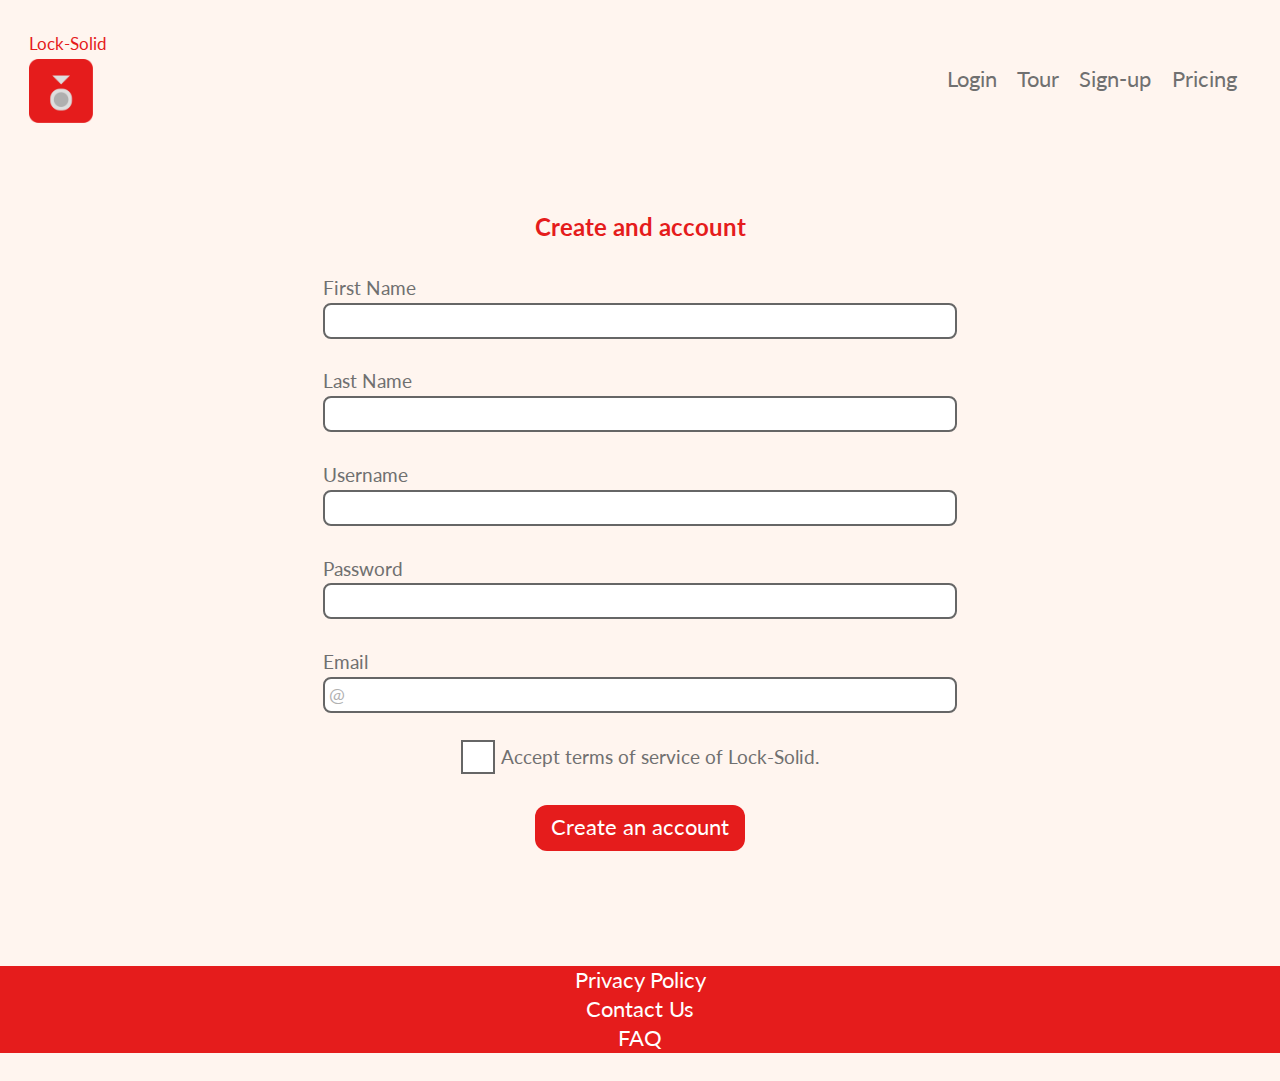
==== login.html @ 63e85a25 "Add skip links and id" ====
<!DOCTYPE html>
<html lang="en-ca">
<head>
  <meta charset="utf-8">
  <title>Lock Solid Sign-up</title>
  <link href="css/modules.css" rel="stylesheet">
  <link href="css/grid.css" rel="stylesheet">
  <link href="css/type.css" rel="stylesheet">
  <link href="css/main.css" rel="stylesheet">
  <meta name="viewport" content="width=device-width,initial-scale=1">
  <link href="https://fonts.googleapis.com/css?family=Lato" rel="stylesheet">
</head>

<body>
  <header class="masthead island push-2" role="banner">
    <div class="grid grid-bottom">
      <div class="unit xs-1 s-1-3">
        <span class="brand-name milli">Lock-Solid</span>
        <a href="index.html">
          <img class="header-logo unit-content-center" src="images/lock-solid-logo-2.png" alt=""></a>
      </div>
      <nav class="nav unit xs-1-2 s-2-3" role="navigation">
        <ul class="list-group-inline mega">
          <li class="list-group-item push-r-1-2">
            <a class="nav-link" href="login.html">Login</a>
          </li>
          <li class="list-group-item push-r-1-2">
            <a class="nav-link" href="tour.html">Tour</a>
          </li>
          <li class="list-group-item push-r-1-2">
            <a class="nav-link" href="sign-up.html">Sign-up</a>
          </li>
          <li class="list-group-item push-r-1-2">
            <a class="nav-link" href="pricing.html">Pricing</a>
          </li>
        </ul>
      </nav>
    </div>
  </header>
  <main>
    <div class=" grid sign-form">
      <div class="unit text-center form-title s-1">
        <span class="brand-name bold giga">Create and account</span>
      </div>
      <section class="unit gutter-double push-2 sign-up s-1">
        <div class="max-length island">
          <form class="push-0" method="POST" action="https://formspree.io/me@me.com">
            <div class="push">
              <label for="firstname">First Name</label>
              <input id="firstname" name="firstname" required>
            </div>
            <div class="push">
              <label for="lastname">Last Name</label>
              <input id="lastname" name="lastname" required>
            </div>
            <div class="push">
              <label for="username">Username</label>
              <input id="username" name="username" required>
            </div>
            <div class="push">
              <label for="password">Password</label>
              <input id="password" name="password" required>
            </div>
            <div class="push">
              <label for="email">Email</label>
              <input id="email" type="email" placeholder="@" name="email" required>
            </div>
            <div class="checkbox unit-content-center">
              <input type="checkbox" id="acceptterms" name="terms" value="terms">
              <label for="acceptterms">Accept terms of service of Lock-Solid.</label>
            </div>
            <div class="island unit-content-center">
              <button class="btn mega" type="submit">Create an account</button>
            </div>
          </form>
        </div>
      </section>
    </div>
  </main>
  <footer>
    <div class="faq">
      <ul class="mega text-center">
        <li>Privacy Policy</li>
        <li>Contact Us</li>
        <li>FAQ</li>
      </ul>
    </div>
  </footer>
</body>
</html>
---- css/modules.css ----
/*
 * Modulifier || Code released under the UNLICENSE
 * Code under other copyrights & licenses listed below.
 * https://modulifier.web-dev.tools/#responsive;images;list-group;embed;media-object;icons;hidden;positioning;nice-lists;forms;buttons;accessibility;print
 */

@-moz-viewport { width: device-width; scale: 1; }
@-ms-viewport { width: device-width; scale: 1; }
@-o-viewport { width: device-width; scale: 1; }
@-webkit-viewport { width: device-width; scale: 1; }
@viewport { width: device-width; scale: 1; }

html {
  box-sizing: border-box;
  -moz-text-size-adjust: 100%;
  -ms-text-size-adjust: 100%;
  -webkit-text-size-adjust: 100%;
  text-size-adjust: 100%;
}

*, *::before, *::after {
  box-sizing: inherit;
}

body {
  margin: 0;
}

article,
aside,
details,
figcaption,
figure,
footer,
header,
main,
menu,
nav,
section,
summary {
  display: block;
}

audio,
canvas,
progress,
video {
  display: inline-block;
  vertical-align: baseline;
}

template {
  display: none;
}

details {
  cursor: pointer;
}

audio:not([controls]) {
  display: none;
  height: 0;
}

a,
area,
button,
input,
label,
select,
textarea,
[tabindex] {
  -ms-touch-action: manipulation;
  touch-action: manipulation;
}

img {
  border: 0;
}

.img-flex,
.img-flex img {
  display: block;
  width: 100%;
}

svg {
  fill: currentColor;
}

svg:not(:root) {
  overflow: hidden;
}

svg.img-flex {
  width: 100%;
  height: 100%;
}

.image-replacement, .ir {
  overflow: hidden;
  direction: ltr;
  text-align: left;
  text-indent: 100%;
  white-space: nowrap;
}

.list-group, .list-group-inline, .list-group--inline {
  padding-left: 0;
  list-style-type: none;
}

.list-group > dd {
  margin-left: 0;
}

.list-group-inline::before,
.list-group-inline::after,
.list-group--inline::before,
.list-group--inline::after {
  content: "";
  display: table;
}

.list-group-inline::after,
.list-group--inline::after {
  clear: both;
}

.list-group-inline > li,
.list-group--inline > li {
  display: inline-block;
}

.list-group-inline > dt,
.list-group--inline > dt {
  clear: left;
  float: left;
  width: 11em;
}

.list-group-inline > dd,
.list-group--inline > dd {
  float: left;
  min-width: 12em;
}

.embed {
  margin-left: 0;
  margin-right: 0;
  overflow: hidden;
  position: relative;
  width: 100%;
}

.embed-1by1, .embed--1by1 {
  padding-top: 100%; /* Square */
}

.embed-4by3, .embed--4by3 {
  padding-top: 75%; /* Traditional TV/computer screens */
}

.embed-iso216, .embed--iso216 {
  padding-top: 70.92%; /* A-standard paper sizes */
}

.embed-3by2, .embed--3by2 {
  padding-top: 66.6%; /* Classic 35 mm film & most digital photos, landscape */
}

.embed-2by3, .embed--2by3 {
  padding-top: 150%; /* Classic 35 mm film & most digital photos, portrait */
}

.embed-golden, .embed--golden {
  padding-top: 61.8%; /* The Golden Ratio */
}

.embed-16by9, .embed--16by9 {
  padding-top: 56.25%; /* HD TV */
}

.embed-185by100, .embed--185by100 {
  padding-top: 54.05%; /* Common widescreen cinema */
}

.embed-24by10, .embed--24by10 {
  padding-top: 41.667%; /* Widescreen cinema: 2.4:1 */
}

.embed-3by1, .embed--3by1 {
  padding-top: 33.3333%; /* Panorama photos */
}

.embed-4by1, .embed--4by1 {
  padding-top: 25%; /* Polyvision */
}

.embed-5by1, .embed--5by1 {
  padding-top: 20%; /* Really wide... */
}

.embed-item, .embed__item {
  min-height: 100%;
  left: 0;
  position: absolute;
  top: 0;
  width: 100%;
}

.media {
  overflow: hidden;
}

.media-img, .media__img {
  float: left;
}

.media-img-reversed, .media__img--reversed {
  float: right;
}

.media-img-stacked, .media__img--stacked {
  float: none;
}

.media-body, .media__body {
  overflow: hidden;
  min-width: 12em; /* Slightly less than 200px, responsiveness built in */
}

.icon {
  display: inline-block;
  position: relative;
  background: transparent none no-repeat center center;
  background-size: contain;
  vertical-align: middle;
}

.i-16, .i--16 {
  height: 16px;
  width: 16px;
}

.i-18, .i--18 {
  height: 18px;
  width: 18px;
}

.i-20, .i--20 {
  height: 20px;
  width: 20px;
}

.i-24, .i--24 {
  height: 24px;
  width: 24px;
}

.i-32, .i--32 {
  height: 32px;
  width: 32px;
}

.i-48, .i--48 {
  height: 48px;
  width: 48px;
}

.i-64, .i--64 {
  height: 64px;
  width: 64px;
}

.i-96, .i--96 {
  height: 96px;
  width: 96px;
}

.i-128, .i--128 {
  height: 128px;
  width: 128px;
}

.i-192, .i--192 {
  height: 192px;
  width: 192px;
}

.i-256, .i--256 {
  height: 256px;
  width: 256px;
}

.icon img,
.icon svg {
  left: 0;
  height: 100%;
  position: absolute;
  top: 0;
  width: 100%;
  fill: currentColor;
}

.icon-label {
  vertical-align: middle;
}

.icon-link,
.icon-link:focus,
.icon-link:hover {
  text-decoration: none;
}

[hidden], .hidden {
  /* stylelint-disable declaration-no-important */
  display: none !important;
  visibility: hidden !important;
  /* stylelint-enable */
}

.visually-hidden {
  height: 1px;
  margin: -1px;
  overflow: hidden;
  padding: 0;
  position: absolute;
  width: 1px;
  border: 0;
  clip: rect(0 0 0 0);
  clip-path: inset(50%);
}

.visually-hidden.focusable:active, .visually-hidden.focusable:focus {
  height: auto;
  margin: 0;
  overflow: visible;
  position: static;
  width: auto;
  clip: auto;
  clip-path: none;
}

.invisible {
  visibility: hidden;
}

.chop,
.crop {
  overflow: hidden;
}

.truncate {
  max-width: 100%;
  overflow: hidden;
  width: 100%;
  text-overflow: ellipsis;
  white-space: nowrap;
}

.scrollable {
  max-width: 100%;
  overflow-x: auto;
  overflow-y: hidden;
  -webkit-overflow-scrolling: touch;
}

.clearfix::after {
  content: " ";
  display: block;
  clear: both;
}

.left {
  float: left;
}

.right {
  float: right;
}

.center-text,
.center-flow {
  text-align: center;
}

.center-block {
  margin-left: auto;
  margin-right: auto;
}

.no-auto-margins,
.not-centered {
  /* stylelint-disable declaration-no-important */
  margin-left: 0 !important;
  margin-right: 0 !important;
  /* stylelint-enable */
}

.center-content,
.center-content-vertical,
.center-contents,
.center-contents-vertical {
  display: -webkit-flex;
  display: -ms-flexbox;
  display: flex;
  -webkit-justify-content: center;
  -ms-flex-pack: center;
  justify-content: center;
  -webkit-align-items: center;
  -ms-flex-align: center;
  align-items: center;
  -webkit-align-content: center;
  -ms-flex-line-pack: center;
  align-content: center;
  -webkit-flex-direction: column wrap;
  -ms-flex-direction: column wrap;
  flex-flow: column wrap;
}

.center-content-start,
.center-content-vertical-start,
.center-contents-start,
.center-contents-vertical-start {
  display: -webkit-flex;
  display: -ms-flexbox;
  display: flex;
  -webkit-justify-content: center;
  -ms-flex-pack: center;
  justify-content: center;
  -webkit-flex-direction: column wrap;
  -ms-flex-direction: column wrap;
  flex-flow: column wrap;
}

.center-content-horizontal,
.center-contents-horizontal {
  display: -webkit-flex;
  display: -ms-flexbox;
  display: flex;
  -webkit-justify-content: center;
  -ms-flex-pack: center;
  justify-content: center;
  -webkit-align-items: center;
  -ms-flex-align: center;
  align-items: center;
  -webkit-align-content: center;
  -ms-flex-line-pack: center;
  align-content: center;
  -webkit-flex-direction: row wrap;
  -ms-flex-direction: row wrap;
  flex-flow: row wrap;
}

.inline {
  display: inline;
}

.block {
  display: block;
}

.inline-block, .ib {
  display: inline-block;
}

.valign-top {
  vertical-align: top;
}

.valign-bottom {
  vertical-align: bottom;
}

.valign-middle {
  vertical-align: middle;
}

.fixed {
  position: fixed;
}

.relative {
  position: relative;
}

[class*="pin-"],
.absolute {
  position: absolute;
}

.static {
  position: static;
}

.zindex-1 {
  z-index: 1;
}

.zindex-2 {
  z-index: 2;
}

.zindex-3 {
  z-index: 3;
}

.zindex-1000 {
  z-index: 1000;
}

.pin-top-left,
.pin-left-top,
.pin-tl,
.pin-lt {
  top: 0;
  left: 0;
}

.pin-top-right,
.pin-right-top,
.pin-tr,
.pin-rt {
  top: 0;
  right: 0;
}

.pin-bottom-left,
.pin-left-bottom,
.pin-bl,
.pin-lb {
  bottom: 0;
  left: 0;
}

.pin-bottom-right,
.pin-right-bottom,
.pin-br,
.pin-rb {
  bottom: 0;
  right: 0;
}

.pin-top-center,
.pin-center-top,
.pin-tc,
.pin-ct {
  left: 50%;
  top: 0;
  transform: translateX(-50%);
}

.pin-bottom-center,
.pin-center-bottom,
.pin-bc,
.pin-cb {
  bottom: 0;
  left: 50%;
  transform: translateX(-50%);
}

.pin-center-left,
.pin-left-center,
.pin-cl,
.pin-lc {
  left: 0;
  top: 50%;
  transform: translateY(-50%);
}

.pin-center-right,
.pin-right-center,
.pin-cr,
.pin-rc {
  right: 0;
  top: 50%;
  transform: translateY(-50%);
}

.pin-center, .pin-c {
  left: 50%;
  top: 50%;
  transform: translate(-50%, -50%);
}

.width-quarter, .w-1-4 {
  width: 25%;
}

.width-half, .w-1-2 {
  width: 50%;
}

.width-full, .w-1 {
  width: 100%;
}

.height-quarter, .h-1-4 {
  height: 25%;
}

.height-half, .h-1-2 {
  height: 50%;
}

.height-full, .h-1 {
  height: 100%;
}

.height-win-quarter, .h-w-1-4 {
  height: 25vh;
  max-height: 46em;
}

.height-win-half, .h-w-1-2 {
  height: 50vh;
  max-height: 46em;
}

.height-win-full, .h-w-1 {
  height: 100vh;
  max-height: 46em;
}

ul {
  list-style-type: none;
}

ul > li::before {
  content: "·";
  float: left;
  margin-left: -1.6em;
  width: 1.3em;
  text-align: right;
}

ol {
  counter-reset: ol-simple-numbers;
  list-style-type: none;
}

ol > li::before {
  float: left;
  margin-left: -1.6em;
  width: 1.3em;
  counter-increment: ol-simple-numbers;
  content: counter(ol-simple-numbers);
  text-align: right;
}

.list-group > li::before,
.list-group-inline > li::before,
.list-group--inline > li::before {
  content: none;
}

/* stylelint-disable no-descending-specificity */

/*
 * (c) Nicolas Gallagher and Jonathan Neal of Normalize.css || MIT License
 *     https://necolas.github.io/normalize.css/
 */

button,
input,
optgroup,
select,
textarea {
  color: inherit;
  font: inherit;
  margin: 0;
}

button,
input {
  overflow: visible;
}

button,
select {
  text-transform: none;
}

button,
html [type="button"],
[type="reset"],
[type="submit"] {
  -webkit-appearance: button;
  cursor: pointer;
}

button[disabled],
html input[disabled] {
  cursor: default;
}

button::-moz-focus-inner,
input::-moz-focus-inner {
  border: 0;
  padding: 0;
}

[type="checkbox"],
[type="radio"] {
  opacity: 0;
  position: absolute;
  height: 1px;
  width: 1px;
}

[type="number"]::-webkit-inner-spin-button,
[type="number"]::-webkit-outer-spin-button {
  height: auto;
}

[type="search"]::-webkit-search-cancel-button,
[type="search"]::-webkit-search-decoration {
  -webkit-appearance: none;
}

fieldset {
  padding-left: 0;
  padding-right: 0;

  border: 0;
  border-top: 2px solid #666;
}

legend {
  color: inherit;
  display: table;
  max-width: 100%;
  padding: 0 .3em 0 0;
  white-space: normal;

  border: 0;

  font-weight: bold;
}

optgroup {
  font-weight: bold;
}

::-webkit-input-placeholder {
  color: inherit;
  opacity: .54;
}

::-webkit-file-upload-button {
  -webkit-appearance: button;
  font: inherit;
}

/* End Normalize.css code */

label,
.label-block {
  display: block;
  cursor: pointer;
}

[type="checkbox"] + label,
[type="radio"] + label,
.label-inline {
  display: inline-block;
}

input:not([type]),
[type="text"],
[type="number"],
[type="search"],
[type="url"],
[type="email"],
[type="password"],
[type="tel"],
[type="datetime-local"],
[type="month"],
[type="week"],
[type="date"],
[type="time"],
[type="range"],
select,
textarea {
  -moz-appearance: none;
  -webkit-appearance: none;
  appearance: none;
}

input,
textarea {
  display: block;
  width: 100%;

  background-color: #fff;
  border: 2px solid #666;
  border-radius: 0;
}

label {
  vertical-align: middle;
}

textarea {
  max-width: 100%;
  min-height: 4em;
  overflow: auto;
}

[type="color"] {
  display: inline-block;
  width: 2em;
}

select {
  display: block;
  width: 100%;

  background-image: url("data:image/svg+xml,%3Csvg xmlns='http://www.w3.org/2000/svg' width='256' height='256' viewBox='0 0 256 256'%3E%3Cpath fill='none' stroke='%23000' stroke-miterlimit='10' stroke-width='70' d='M36.3 82.1l91.9 91.8 91.5-91.8'/%3E%3C/svg%3E");
  background-repeat: no-repeat;
  background-position: calc(100% - .4em) center;
  background-size: 18px auto;
  background-color: #fff;
  border: 2px solid #666;
  border-radius: 0;
}

[type="checkbox"] + label::before {
  content: " ";
  display: inline-block;
  height: 1.8em;
  margin-right: .3em;
  position: relative;
  vertical-align: middle;
  top: -.1em;
  width: 1.8em;

  background-color: #fff;
  background-size: cover;
  border: 2px solid #666;

  line-height: inherit;
}

[type="checkbox"]:checked + label::before {
  background-image: url("data:image/svg+xml,%3Csvg xmlns='http://www.w3.org/2000/svg' width='256' height='256' viewBox='0 0 256 256'%3E%3Cpath fill='none' stroke='%23000' stroke-miterlimit='10' stroke-width='50' d='M49.9 130.1l50.8 50.7L206.1 75.2'/%3E%3C/svg%3E");
}

[type="checkbox"]:focus + label::before {
  outline: 3px solid #000;
  z-index: 1000;
}

[type="radio"] + label::before {
  content: " ";
  display: inline-block;
  height: 1.8em;
  margin-right: .3em;
  position: relative;
  vertical-align: middle;
  top: -.1em;
  width: 1.8em;

  background-color: #fff;
  background-size: cover;
  border: 2px solid #666;
  border-radius: 50%;

  line-height: inherit;
}

[type="radio"]:checked + label::before {
  background-image: url("data:image/svg+xml,%3Csvg xmlns='http://www.w3.org/2000/svg' width='256' height='256' viewBox='0 0 256 256'%3E%3Ccircle cx='128' cy='128' r='70.4'/%3E%3C/svg%3E");
}

[type="radio"]:focus + label::before,
[type="radio"] + label:focus::before {
  box-shadow: 0 0 0 3px #000;
  z-index: 1000;
}

[type="range"] {
  border: 0;
  background-color: #fff;
}

[type="range"]::-webkit-slider-runnable-track {
  height: 6px;

  -webkit-appearance: none;
  appearance: none;
  background-color: #ccc;
  border: 0;
  border-radius: 3px;
}

[type="range"]:active::-webkit-slider-runnable-track {
  background-color: #ccc;
}

[type="range"]::-moz-range-track {
  height: 6px;

  -moz-appearance: none;
  appearance: none;
  background-color: #ccc;
  border: 0;
  border-radius: 3px;
}

[type="range"]:active::-moz-range-track {
  background-color: #ccc;
}

[type="range"]::-ms-track {
  height: 6px;

  -ms-appearance: none;
  appearance: none;
  background-color: #ccc;
  border: 0;
  border-radius: 3px;
}

[type="range"]:active::-ms-track {
  background-color: #ccc;
}

[type="range"]::-webkit-slider-thumb {
  margin-top: -4px;
  height: 16px;
  width: 16px;

  -webkit-appearance: none;
  appearance: none;
  background-color: #000;
  border: none;
  border-radius: 50%;
}

[type="range"]:hover::-webkit-slider-thumb {
  background-color: #000;
}

[type="range"]:active::-webkit-slider-thumb {
  background-color: #000;
}

[type="range"]::-moz-range-thumb {
  margin-top: -4px;
  height: 16px;
  width: 16px;

  -webkit-appearance: none;
  appearance: none;
  background-color: #000;
  border: none;
  border-radius: 50%;
}

[type="range"]:hover::-moz-range-thumb {
  background-color: #000;
}

[type="range"]:active::-moz-range-thumb {
  background-color: #000;
}

[type="range"]::-ms-thumb {
  margin-top: -4px;
  height: 16px;
  width: 16px;

  -webkit-appearance: none;
  appearance: none;
  background-color: #000;
  border: none;
  border-radius: 50%;
}

[type="range"]:hover::-ms-thumb {
  background-color: #000;
}

[type="range"]:active::-ms-thumb {
  background-color: #000;
}

[type="checkbox"].hide-custom-input + label::before,
[type="checkbox"] + .hide-custom-input::before,
[type="radio"].hide-custom-input + label::before,
[type="radio"] + .hide-custom-input::before {
  content: none;
  display: none;
}

/* stylelint-enable */

.link-box {
  display: block;
  text-decoration: none;
}

/* stylelint-disable no-descending-specificity */

button,
.btn {
  cursor: pointer;
  display: inline-block;
  margin: 0;
  overflow: visible;
  padding: .375em .75em .42em;
  -webkit-appearance: none;
  -moz-appearance: none;
  appearance: none;
  background-color: #333;
  border-radius: 4px;
  border: 3px solid #333;
  color: #fff;
  font: inherit;
  text-decoration: none;
  text-transform: none;
}

button::-moz-focus-inner {
  border: 0;
  padding: 0;
}

/* stylelint-enable */

button:focus,
button:hover,
.btn:focus,
.btn:hover {
  background-color: #000;
  border-color: #000;
  color: #fff;
}

button[disabled] {
  cursor: default;
}

.btn-light, .btn--light {
  background-color: #e2e2e2;
  border-color: #e2e2e2;
  color: #000;
}

.btn-light:focus,
.btn-light:hover,
.btn--light:focus,
.btn--light:hover {
  background-color: #666;
  border-color: #666;
  color: #fff;
}

.btn-ghost,
.btn--ghost {
  background-color: transparent;
  border-color: #333;
  color: #000;
}

.btn-ghost:focus,
.btn-ghost:hover,
.btn--ghost:focus,
.btn--ghost:hover {
  background-color: #e2e2e2;
  border-color: #000;
  color: #000;
}

.btn-link {
  display: inline;
  padding: 0;
  background-color: transparent;
  border-radius: 0;
  border: 0;
  color: inherit;
}

.btn-link:focus,
.btn-link:hover {
  background-color: transparent;
  color: inherit;
}

a:hover, a:active {
  outline: none;
}

a:focus,
[tabindex="0"]:focus,
details:focus,
summary:focus,
input:focus,
textarea:focus,
button:focus,
select:focus {
  outline: 3px solid #000;
  outline-offset: 0;
}

a:focus, [tabindex="0"]:focus {
  outline-offset: 3px;
}

.skip-links {
  margin: 0;
  padding: 0;
  list-style-type: none;
}

.skip-links > li::before {
  content: none; /* Remove the bullets if nice lists is selected */
}

.skip-links a,
.skip-links button {
  padding: .5em .75em;
  position: absolute;
  top: -10em;
  z-index: 10000; /* To make sure they're always on top */
  background-color: #000;
  border: 0;
  color: #fff;
  font-size: 1.125rem;
  font-weight: bold;
  text-decoration: none;
}

.skip-links a:focus,
.skip-links button:focus {
  outline-offset: 3px;
  top: 0;
}

[aria-busy="true"] {
  cursor: progress;
}

[aria-controls] {
  cursor: pointer;
}

[aria-disabled] {
  cursor: default;
}

.print-only {
  display: none;
  visibility: hidden;
}

.page-break-before {
  page-break-before: always;
}

.page-break-after {
  page-break-after: always;
}

.no-page-break-inside {
  page-break-inside: avoid;
}

@media print {

  /* stylelint-disable declaration-no-important */

  .no-print {
    display: none !important;
    visibility: hidden !important;
  }

  .print-only,
  .force-print {
    display: block !important;
    visibility: visible !important;
  }

  /* stylelint-enable */

  .visually-hidden.force-print {
    height: auto;
    margin: 0;
    overflow: visible;
    padding: 0;
    position: static;
    width: auto;
    border: 0;
    clip: initial;
    clip-path: none;
  }

  /*
   * (c) Fabien Sa || MIT License
   *     http://bafs.github.io/Gutenberg/
   */

  table,
  blockquote,
  pre,
  code,
  figure,
  li,
  hr,
  ul,
  ol,
  a,
  tr {
    page-break-inside: avoid;
  }

  h1, h2, h3, h4, h5, h6, p, a {
    orphans: 3;
    widows: 3;
  }

  h1,
  h2,
  h3,
  h4,
  h5,
  h6 {
    page-break-after: avoid;
    page-break-inside: avoid;
  }

  h1 + p,
  h2 + p,
  h3 + p,
  h4 + p,
  h5 + p,
  h6 + p {
    page-break-before: avoid;
  }

  img {
    page-break-after: auto;
    page-break-before: auto;
    page-break-inside: avoid;
  }

  /* stylelint-disable declaration-no-important */

  pre {
    white-space: pre-wrap !important;
    word-wrap: break-word;
  }

  /* stylelint-enable */

  /* End Gutenberg code */

  /*
   * (c) HTML5 Boilerplate || MIT License
   *     https://html5boilerplate.com/
   */

  /* stylelint-disable declaration-no-important */

  *, *::before, *::after, *::first-letter, *::first-line {
    background: none transparent !important;
    color: #000 !important;
    box-shadow: none !important;
    text-shadow: none !important;
  }

  /* stylelint-enable */

  a, a:visited {
    text-decoration: underline;
  }

  a[href]::after {
    content: " (" attr(href) ")";
  }

  abbr[title]::after {
    content: " (" attr(title) ")";
  }

  a[href^="#"]::after,
  a[href^="javascript:"]::after,
  a.no-print-href::after,
  a.href-no-print::after {
    content: "";
  }

  thead {
    display: table-header-group;
  }

  /* End HTML5 Boilerplate code */

}
---- css/grid.css ----
/*
  Gridifier || Code released under the UNLICENSE
  https://gridifier.web-dev.tools/#xs,4,0,0,0;s,4,25,0,0;m,4,38,1,1;l,4,60,1,1
*/

.grid {
  margin: 0;
  padding: 0;
  letter-spacing: -.31em;
  text-rendering: optimizeSpeed;
  display: -webkit-flex;
  display: -ms-flexbox;
  display: flex;
  -webkit-flex-flow: row wrap;
  -ms-flex-flow: row wrap;
  flex-flow: row wrap;
}

.grid-bottom {
  -webkit-align-items: flex-end;
  -ms-align-items: flex-end;
  align-items: flex-end;
}

.grid-middle {
  -webkit-align-items: center;
  -ms-align-items: center;
  align-items: center;
}

.grid-stretch {
  -webkit-align-items: stretch;
  -ms-align-items: stretch;
  align-items: stretch;
}

.opera-only :-o-prefocus,
.grid {
  word-spacing: -.43em;
}

.unit {
  letter-spacing: normal;
  text-rendering: auto;
  vertical-align: top;
  word-spacing: normal;
  display: inline-block;
  visibility: visible;
}

.grid-bottom .unit {
  vertical-align: bottom;
}

.grid-middle .unit {
  vertical-align: middle;
}

[class*="unit-push-"],
[class*="unit-pull-"] {
  position: relative;
}

.unit-content-distribute {
  display: -ms-flexbox;
  display: -webkit-flex;
  display: flex;
  -ms-flex-direction: column;
  -webkit-flex-direction: column;
  flex-direction: column;
  -ms-flex-pack: justify;
  -webkit-justify-content: space-between;
  justify-content: space-between;
}

.unit-content-center,
.unit-content-center-vertical {
  display: -webkit-flex;
  display: -ms-flexbox;
  display: flex;
  -webkit-justify-content: center;
  -ms-flex-pack: center;
  justify-content: center;
  -webkit-align-items: center;
  -ms-flex-align: center;
  align-items: center;
  -webkit-align-content: center;
  -ms-flex-line-pack: center;
  align-content: center;
  -webkit-flex-direction: column wrap;
  -ms-flex-direction: column wrap;
  flex-flow: column wrap;
}

.unit-content-center-horizontal {
  display: -webkit-flex;
  display: -ms-flexbox;
  display: flex;
  -webkit-justify-content: center;
  -ms-flex-pack: center;
  justify-content: center;
  -webkit-align-items: center;
  -ms-flex-align: center;
  align-items: center;
  -webkit-align-content: center;
  -ms-flex-line-pack: center;
  align-content: center;
  -webkit-flex-direction: row wrap;
  -ms-flex-direction: row wrap;
  flex-flow: row wrap;
}

.content-fill,
.content-stretch {
  -ms-flex-grow: 2;
  -webkit-flex-grow: 2;
  flex-grow: 2;
  max-width: 100%; /* @bugfix: IE 10, 11 */
}

.content-shrink {
  -ms-align-self: center;
  -webkit-align-self: center;
  align-self: center;
}

.unit-xs-hidden,
.xs-0 {
  display: none;
  visibility: hidden;
}

.unit-xs-centered {
  margin: 0 auto;
}

.unit-xs-1,
.xs-1 {
  display: block;
  visibility: visible;
  width: 100%;
}

.unit-xs-1-2,
.xs-1-2 {
  width: 50%;
}

.unit-xs-1-3,
.xs-1-3 {
  width: 33.3333%;
}

.unit-xs-2-3,
.xs-2-3 {
  width: 66.6667%;
}

.unit-xs-1-4,
.xs-1-4 {
  width: 25%;
}

.unit-xs-3-4,
.xs-3-4 {
  width: 75%;
}

.unit-xs-1-2,
.xs-1-2,
.unit-xs-1-3,
.xs-1-3,
.unit-xs-2-3,
.xs-2-3,
.unit-xs-1-4,
.xs-1-4,
.unit-xs-3-4,
.xs-3-4 {
  display: inline-block;
  visibility: visible;
}

.unit-xs-1-2[class*="-content-"],
.xs-1-2[class*="-content-"],
.unit-xs-1-3[class*="-content-"],
.xs-1-3[class*="-content-"],
.unit-xs-2-3[class*="-content-"],
.xs-2-3[class*="-content-"],
.unit-xs-1-4[class*="-content-"],
.xs-1-4[class*="-content-"],
.unit-xs-3-4[class*="-content-"],
.xs-3-4[class*="-content-"] {
  display: -webkit-flex;
  display: -ms-flexbox;
  display: flex;
}

.unit-xs-content-distribute,
.xs-content-distribute {
  display: -ms-flexbox;
  display: -webkit-flex;
  display: flex;
  -ms-flex-direction: column;
  -webkit-flex-direction: column;
  flex-direction: column;
  -ms-flex-pack: justify;
  -webkit-justify-content: space-between;
  justify-content: space-between;
}

.unit-xs-content-center,
.unit-xs-content-center-vertical {
  display: -webkit-flex;
  display: -ms-flexbox;
  display: flex;
  -webkit-justify-content: center;
  -ms-flex-pack: center;
  justify-content: center;
  -webkit-align-items: center;
  -ms-flex-align: center;
  align-items: center;
  -webkit-align-content: center;
  -ms-flex-line-pack: center;
  align-content: center;
  -webkit-flex-direction: column wrap;
  -ms-flex-direction: column wrap;
  flex-flow: column wrap;
}

.unit-xs-content-center-horizontal {
  display: -webkit-flex;
  display: -ms-flexbox;
  display: flex;
  -webkit-justify-content: center;
  -ms-flex-pack: center;
  justify-content: center;
  -webkit-align-items: center;
  -ms-flex-align: center;
  align-items: center;
  -webkit-align-content: center;
  -ms-flex-line-pack: center;
  align-content: center;
  -webkit-flex-direction: row wrap;
  -ms-flex-direction: row wrap;
  flex-flow: row wrap;
}

.xs-content-fill,
.xs-content-stretch {
  -ms-flex-grow: 2;
  -webkit-flex-grow: 2;
  flex-grow: 2;
  max-width: 100%; /* @bugfix: IE 10, 11 */
}

.xs-content-shrink {
  -ms-align-self: center;
  -webkit-align-self: center;
  align-self: center;
}

@media only screen and (min-width: 25em) {

  .unit-s-hidden,
  .s-0 {
    display: none;
    visibility: hidden;
  }

  .unit-s-centered {
    margin: 0 auto;
  }

  .unit-s-1,
  .s-1 {
    display: block;
    visibility: visible;
    width: 100%;
  }

  .unit-s-1-2,
  .s-1-2 {
    width: 50%;
  }

  .unit-s-1-3,
  .s-1-3 {
    width: 33.3333%;
  }

  .unit-s-2-3,
  .s-2-3 {
    width: 66.6667%;
  }

  .unit-s-1-4,
  .s-1-4 {
    width: 25%;
  }

  .unit-s-3-4,
  .s-3-4 {
    width: 75%;
  }

  .unit-s-1-2,
  .s-1-2,
  .unit-s-1-3,
  .s-1-3,
  .unit-s-2-3,
  .s-2-3,
  .unit-s-1-4,
  .s-1-4,
  .unit-s-3-4,
  .s-3-4 {
    display: inline-block;
    visibility: visible;
  }

  .unit-s-1-2[class*="-content-"],
  .s-1-2[class*="-content-"],
  .unit-s-1-3[class*="-content-"],
  .s-1-3[class*="-content-"],
  .unit-s-2-3[class*="-content-"],
  .s-2-3[class*="-content-"],
  .unit-s-1-4[class*="-content-"],
  .s-1-4[class*="-content-"],
  .unit-s-3-4[class*="-content-"],
  .s-3-4[class*="-content-"] {
    display: -webkit-flex;
    display: -ms-flexbox;
    display: flex;
  }

  .unit-s-content-distribute,
  .s-content-distribute {
    display: -ms-flexbox;
    display: -webkit-flex;
    display: flex;
    -ms-flex-direction: column;
    -webkit-flex-direction: column;
    flex-direction: column;
    -ms-flex-pack: justify;
    -webkit-justify-content: space-between;
    justify-content: space-between;
  }

  .unit-s-content-center,
  .unit-s-content-center-vertical {
    display: -webkit-flex;
    display: -ms-flexbox;
    display: flex;
    -webkit-justify-content: center;
    -ms-flex-pack: center;
    justify-content: center;
    -webkit-align-items: center;
    -ms-flex-align: center;
    align-items: center;
    -webkit-align-content: center;
    -ms-flex-line-pack: center;
    align-content: center;
    -webkit-flex-direction: column wrap;
    -ms-flex-direction: column wrap;
    flex-flow: column wrap;
  }

  .unit-s-content-center-horizontal {
    display: -webkit-flex;
    display: -ms-flexbox;
    display: flex;
    -webkit-justify-content: center;
    -ms-flex-pack: center;
    justify-content: center;
    -webkit-align-items: center;
    -ms-flex-align: center;
    align-items: center;
    -webkit-align-content: center;
    -ms-flex-line-pack: center;
    align-content: center;
    -webkit-flex-direction: row wrap;
    -ms-flex-direction: row wrap;
    flex-flow: row wrap;
  }

  .s-content-fill,
  .s-content-stretch {
    -ms-flex-grow: 2;
    -webkit-flex-grow: 2;
    flex-grow: 2;
    max-width: 100%; /* @bugfix: IE 10, 11 */
  }

  .s-content-shrink {
    -ms-align-self: center;
    -webkit-align-self: center;
    align-self: center;
  }

}

@media only screen and (min-width: 38em) {

  .unit-m-hidden,
  .m-0 {
    display: none;
    visibility: hidden;
  }

  .unit-m-centered {
    margin: 0 auto;
  }

  .unit-m-1,
  .m-1 {
    display: block;
    visibility: visible;
    width: 100%;
  }

  .unit-offset-m-0 {
    margin-left: 0;
  }

  .unit-push-m-0,
  .unit-pull-m-0 {
    left: 0;
  }

  .unit-m-1-2,
  .m-1-2 {
    width: 50%;
  }

  .unit-offset-m-1-2 {
    margin-left: 50%;
  }

  .unit-push-m-1-2 {
    left: 50%;
  }

  .unit-pull-m-1-2 {
    left: -50%;
  }

  .unit-m-1-3,
  .m-1-3 {
    width: 33.3333%;
  }

  .unit-offset-m-1-3 {
    margin-left: 33.3333%;
  }

  .unit-push-m-1-3 {
    left: 33.3333%;
  }

  .unit-pull-m-1-3 {
    left: -33.3333%;
  }

  .unit-m-2-3,
  .m-2-3 {
    width: 66.6667%;
  }

  .unit-offset-m-2-3 {
    margin-left: 66.6667%;
  }

  .unit-push-m-2-3 {
    left: 66.6667%;
  }

  .unit-pull-m-2-3 {
    left: -66.6667%;
  }

  .unit-m-1-4,
  .m-1-4 {
    width: 25%;
  }

  .unit-offset-m-1-4 {
    margin-left: 25%;
  }

  .unit-push-m-1-4 {
    left: 25%;
  }

  .unit-pull-m-1-4 {
    left: -25%;
  }

  .unit-m-3-4,
  .m-3-4 {
    width: 75%;
  }

  .unit-offset-m-3-4 {
    margin-left: 75%;
  }

  .unit-push-m-3-4 {
    left: 75%;
  }

  .unit-pull-m-3-4 {
    left: -75%;
  }

  .unit-m-1-2,
  .m-1-2,
  .unit-m-1-3,
  .m-1-3,
  .unit-m-2-3,
  .m-2-3,
  .unit-m-1-4,
  .m-1-4,
  .unit-m-3-4,
  .m-3-4 {
    display: inline-block;
    visibility: visible;
  }

  .unit-m-1-2[class*="-content-"],
  .m-1-2[class*="-content-"],
  .unit-m-1-3[class*="-content-"],
  .m-1-3[class*="-content-"],
  .unit-m-2-3[class*="-content-"],
  .m-2-3[class*="-content-"],
  .unit-m-1-4[class*="-content-"],
  .m-1-4[class*="-content-"],
  .unit-m-3-4[class*="-content-"],
  .m-3-4[class*="-content-"] {
    display: -webkit-flex;
    display: -ms-flexbox;
    display: flex;
  }

  .unit-m-content-distribute,
  .m-content-distribute {
    display: -ms-flexbox;
    display: -webkit-flex;
    display: flex;
    -ms-flex-direction: column;
    -webkit-flex-direction: column;
    flex-direction: column;
    -ms-flex-pack: justify;
    -webkit-justify-content: space-between;
    justify-content: space-between;
  }

  .unit-m-content-center,
  .unit-m-content-center-vertical {
    display: -webkit-flex;
    display: -ms-flexbox;
    display: flex;
    -webkit-justify-content: center;
    -ms-flex-pack: center;
    justify-content: center;
    -webkit-align-items: center;
    -ms-flex-align: center;
    align-items: center;
    -webkit-align-content: center;
    -ms-flex-line-pack: center;
    align-content: center;
    -webkit-flex-direction: column wrap;
    -ms-flex-direction: column wrap;
    flex-flow: column wrap;
  }

  .unit-m-content-center-horizontal {
    display: -webkit-flex;
    display: -ms-flexbox;
    display: flex;
    -webkit-justify-content: center;
    -ms-flex-pack: center;
    justify-content: center;
    -webkit-align-items: center;
    -ms-flex-align: center;
    align-items: center;
    -webkit-align-content: center;
    -ms-flex-line-pack: center;
    align-content: center;
    -webkit-flex-direction: row wrap;
    -ms-flex-direction: row wrap;
    flex-flow: row wrap;
  }

  .m-content-fill,
  .m-content-stretch {
    -ms-flex-grow: 2;
    -webkit-flex-grow: 2;
    flex-grow: 2;
    max-width: 100%; /* @bugfix: IE 10, 11 */
  }

  .m-content-shrink {
    -ms-align-self: center;
    -webkit-align-self: center;
    align-self: center;
  }

}

@media only screen and (min-width: 60em) {

  .unit-l-hidden,
  .l-0 {
    display: none;
    visibility: hidden;
  }

  .unit-l-centered {
    margin: 0 auto;
  }

  .unit-l-1,
  .l-1 {
    display: block;
    visibility: visible;
    width: 100%;
  }

  .unit-offset-l-0 {
    margin-left: 0;
  }

  .unit-push-l-0,
  .unit-pull-l-0 {
    left: 0;
  }

  .unit-l-1-2,
  .l-1-2 {
    width: 50%;
  }

  .unit-offset-l-1-2 {
    margin-left: 50%;
  }

  .unit-push-l-1-2 {
    left: 50%;
  }

  .unit-pull-l-1-2 {
    left: -50%;
  }

  .unit-l-1-3,
  .l-1-3 {
    width: 33.3333%;
  }

  .unit-offset-l-1-3 {
    margin-left: 33.3333%;
  }

  .unit-push-l-1-3 {
    left: 33.3333%;
  }

  .unit-pull-l-1-3 {
    left: -33.3333%;
  }

  .unit-l-2-3,
  .l-2-3 {
    width: 66.6667%;
  }

  .unit-offset-l-2-3 {
    margin-left: 66.6667%;
  }

  .unit-push-l-2-3 {
    left: 66.6667%;
  }

  .unit-pull-l-2-3 {
    left: -66.6667%;
  }

  .unit-l-1-4,
  .l-1-4 {
    width: 25%;
  }

  .unit-offset-l-1-4 {
    margin-left: 25%;
  }

  .unit-push-l-1-4 {
    left: 25%;
  }

  .unit-pull-l-1-4 {
    left: -25%;
  }

  .unit-l-3-4,
  .l-3-4 {
    width: 75%;
  }

  .unit-offset-l-3-4 {
    margin-left: 75%;
  }

  .unit-push-l-3-4 {
    left: 75%;
  }

  .unit-pull-l-3-4 {
    left: -75%;
  }

  .unit-l-1-2,
  .l-1-2,
  .unit-l-1-3,
  .l-1-3,
  .unit-l-2-3,
  .l-2-3,
  .unit-l-1-4,
  .l-1-4,
  .unit-l-3-4,
  .l-3-4 {
    display: inline-block;
    visibility: visible;
  }

  .unit-l-1-2[class*="-content-"],
  .l-1-2[class*="-content-"],
  .unit-l-1-3[class*="-content-"],
  .l-1-3[class*="-content-"],
  .unit-l-2-3[class*="-content-"],
  .l-2-3[class*="-content-"],
  .unit-l-1-4[class*="-content-"],
  .l-1-4[class*="-content-"],
  .unit-l-3-4[class*="-content-"],
  .l-3-4[class*="-content-"] {
    display: -webkit-flex;
    display: -ms-flexbox;
    display: flex;
  }

  .unit-l-content-distribute,
  .l-content-distribute {
    display: -ms-flexbox;
    display: -webkit-flex;
    display: flex;
    -ms-flex-direction: column;
    -webkit-flex-direction: column;
    flex-direction: column;
    -ms-flex-pack: justify;
    -webkit-justify-content: space-between;
    justify-content: space-between;
  }

  .unit-l-content-center,
  .unit-l-content-center-vertical {
    display: -webkit-flex;
    display: -ms-flexbox;
    display: flex;
    -webkit-justify-content: center;
    -ms-flex-pack: center;
    justify-content: center;
    -webkit-align-items: center;
    -ms-flex-align: center;
    align-items: center;
    -webkit-align-content: center;
    -ms-flex-line-pack: center;
    align-content: center;
    -webkit-flex-direction: column wrap;
    -ms-flex-direction: column wrap;
    flex-flow: column wrap;
  }

  .unit-l-content-center-horizontal {
    display: -webkit-flex;
    display: -ms-flexbox;
    display: flex;
    -webkit-justify-content: center;
    -ms-flex-pack: center;
    justify-content: center;
    -webkit-align-items: center;
    -ms-flex-align: center;
    align-items: center;
    -webkit-align-content: center;
    -ms-flex-line-pack: center;
    align-content: center;
    -webkit-flex-direction: row wrap;
    -ms-flex-direction: row wrap;
    flex-flow: row wrap;
  }

  .l-content-fill,
  .l-content-stretch {
    -ms-flex-grow: 2;
    -webkit-flex-grow: 2;
    flex-grow: 2;
    max-width: 100%; /* @bugfix: IE 10, 11 */
  }

  .l-content-shrink {
    -ms-align-self: center;
    -webkit-align-self: center;
    align-self: center;
  }

}
---- css/type.css ----
/*
  Typografier || Code released under the UNLICENSE
  https://typografier.web-dev.tools/#0,100,1.3,1.067,0;38,110,1.4,1.125,1;60,120,1.5,1.125,1;90,130,1.5,1.125,1
*/

html {
  font-size: 100%;
  line-height: 1.3;
}

a {
  background-color: transparent;
  -webkit-text-decoration-skip: objects;
}

sub,
sup {
  font-size: .75em;
  line-height: 1px;
  position: relative;
  vertical-align: baseline;
}

sup {
  top: -.5em;
}

sub {
  bottom: -.25em;
}

pre,
code,
kbd,
samp {
  font-size: 1em;
}

abbr[title] {
  border-bottom: none;
  text-decoration: underline;
  text-decoration: underline dotted;
}

b,
strong {
  font-weight: bold;
}

dfn,
caption {
  font-style: italic;
}

hr {
  border: 0;
  border-top: 2px solid #000;
  height: 0;
}

table {
  border-collapse: collapse;
  border-spacing: 0;
  width: 100%;
  table-layout: fixed;
}

caption {
  text-align: left;
}

th,
td {
  border-bottom: 1px solid #000;
  text-align: left;
  vertical-align: top;
}

thead th {
  vertical-align: bottom;

  border-bottom-width: 2px;
}

.text-left {
  text-align: left;
}

.text-right {
  text-align: right;
}

.text-center {
  text-align: center;
}

.normal {
  font-weight: normal;
  font-style: normal;
}

.not-bold {
  font-weight: normal;
}

.not-italic {
  font-style: normal;
}

.bold {
  font-weight: bold;
}

.italic {
  font-style: italic;
}

.text-upper {
  text-transform: uppercase;
}

.text-lower {
  text-transform: lowercase;
}

.wrapper {
  margin-left: auto;
  margin-right: auto;
  max-width: 52em;
  width: 100%;
}

.wrapper-no-center {
  max-width: 52em;
  width: 100%;
}

.max-length {
  margin-left: auto;
  margin-right: auto;
  max-width: 36em;
  width: 100%;
}

.max-length-no-center {
  max-width: 36em;
  width: 100%;
}

h1,
h2,
h3,
h4,
h5,
h6,
p,
ul,
ol,
dl,
dd,
figure,
blockquote,
details,
hr,
fieldset,
pre,
table,
caption {
  margin: 0 0 1.3rem;
}

.tenamega {
  font-size: 2.0408rem;
  line-height: 2.925rem;
}

.tenakilo {
  font-size: 1.9127rem;
  line-height: 2.6rem;
}

.tena {
  font-size: 1.7926rem;
  line-height: 2.6rem;
}

.nina {
  font-size: 1.68rem;
  line-height: 2.275rem;
}

.yotta {
  font-size: 1.5745rem;
  line-height: 2.275rem;
}

.zetta {
  font-size: 1.4757rem;
  line-height: 1.95rem;
}

h1,
.exa {
  font-size: 1.383rem;
  line-height: 1.95rem;
}

h2,
.peta {
  font-size: 1.2962rem;
  line-height: 1.95rem;
}

h3,
.tera {
  font-size: 1.2148rem;
  line-height: 1.625rem;
}

h4,
.giga {
  font-size: 1.1385rem;
  line-height: 1.625rem;
}

h5,
.mega {
  font-size: 1.067rem;
  line-height: 1.625rem;
}

h6,
.kilo,
input,
textarea {
  font-size: 1rem;
  line-height: 1.3rem;
}

small,
.milli {
  font-size: .9372rem;
  line-height: 1.3rem;
}

.micro {
  font-size: .8784rem;
  line-height: 1.3rem;
}

ul {
  padding-left: 1em;
}

ol {
  padding-left: 1.6em;
}

input,
option,
select {
  height: calc(1.3rem + .1625rem + .1625rem);
}

[type="color"] {
  width: calc(1.3rem + .1625rem + .1625rem);
}

[type="checkbox"],
[type="radio"] {
  display: inline-block;
  height: auto;
}

.push {
  margin-bottom: 1.3rem;
}

.push-none,
.push-0 {
  margin-bottom: 0;
}

.push-double,
.push-2 {
  margin-bottom: 2.6rem;
}

.push-half,
.push-1-2 {
  margin-bottom: .65rem;
}

.push-quarter,
.push-1-4 {
  margin-bottom: .325rem;
}

.push-eighth,
.push-1-8 {
  margin-bottom: .1625rem;
}

.push-right-eighth,
.push-r-1-8 {
  margin-right: .1625rem;
}

.push-right-quarter,
.push-r-1-4 {
  margin-right: .325rem;
}

.push-right-half,
.push-r-1-2 {
  margin-right: .65rem;
}

.push-right,
.push-r {
  margin-right: 1.3rem;
}

.pad-top,
.pad-t {
  padding-top: 1.3rem;
}

.pad-bottom,
.pad-b {
  padding-bottom: 1.3rem;
}

.pad-top-double,
.pad-t-2 {
  padding-top: 2.6rem;
}

.pad-bottom-double,
.pad-b-2 {
  padding-bottom: 2.6rem;
}

.pad-top-half,
.pad-t-1-2 {
  padding-top: .65rem;
}

.pad-bottom-half,
.pad-b-1-2 {
  padding-bottom: .65rem;
}

.pad-top-quarter,
.pad-t-1-4 {
  padding-top: .325rem;
}

.pad-bottom-quarter,
.pad-b-1-4 {
  padding-bottom: .325rem;
}

.pad-top-eighth,
.pad-t-1-8 {
  padding-top: .1625rem;
}

.pad-bottom-eighth,
.pad-b-1-8 {
  padding-bottom: .1625rem;
}

.island {
  padding: 1.3rem;
}

.island-double,
.island-2 {
  padding: 2.6rem;
}

.island-half,
.island-1-2 {
  padding: .65rem;
}

.island-quarter,
.island-1-4,
td,
table th {
  padding: .325rem;
}

.island-eighth,
.island-1-8,
input:not([type="checkbox"]),
input:not([type="radio"]),
textarea {
  padding: .1625rem;
}

.gutter {
  padding-left: 1.3rem;
  padding-right: 1.3rem;
}

.gutter-double,
.gutter-2 {
  padding-left: 2.6rem;
  padding-right: 2.6rem;
}

.gutter-half,
.gutter-1-2 {
  padding-left: .65rem;
  padding-right: .65rem;
}

.gutter-quarter,
.gutter-1-4,
caption {
  padding-left: .325rem;
  padding-right: .325rem;
}

.gutter-eighth,
.gutter-1-8 {
  padding-left: .1625rem;
  padding-right: .1625rem;
}

select {
  padding: 0 .1625rem;
}

fieldset {
  padding: .325rem 0;

  border: 0;
  border-top: 2px solid #000;
}

legend {
  padding-right: .325rem;
}

@media only screen and (min-width: 38em) {

  html {
    font-size: 110%;
    line-height: 1.4;
  }

  h1,
  h2,
  h3,
  h4,
  h5,
  h6,
  p,
  ul,
  ol,
  dl,
  dd,
  figure,
  blockquote,
  details,
  hr,
  fieldset,
  pre,
  table,
  caption {
    margin: 0 0 1.4rem;
  }

  .tenamega {
    font-size: 3.6532rem;
    line-height: 4.9rem;
  }

  .tenakilo {
    font-size: 3.2473rem;
    line-height: 4.55rem;
  }

  .tena {
    font-size: 2.8865rem;
    line-height: 3.85rem;
  }

  .nina {
    font-size: 2.5658rem;
    line-height: 3.5rem;
  }

  .yotta {
    font-size: 2.2807rem;
    line-height: 3.15rem;
  }

  .zetta {
    font-size: 2.0273rem;
    line-height: 2.8rem;
  }

  h1,
  .exa {
    font-size: 1.802rem;
    line-height: 2.45rem;
  }

  h2,
  .peta {
    font-size: 1.6018rem;
    line-height: 2.1rem;
  }

  h3,
  .tera {
    font-size: 1.4238rem;
    line-height: 2.1rem;
  }

  h4,
  .giga {
    font-size: 1.2656rem;
    line-height: 1.75rem;
  }

  h5,
  .mega {
    font-size: 1.125rem;
    line-height: 1.75rem;
  }

  h6,
  .kilo,
  input,
  textarea {
    font-size: 1rem;
    line-height: 1.4rem;
  }

  small,
  .milli {
    font-size: .8889rem;
    line-height: 1.4rem;
  }

  .micro {
    font-size: .7901rem;
    line-height: 1.4rem;
  }

  ul,
  ol {
    padding-left: 0;
  }

  ul ul,
  ol ul {
    padding-left: 1em;
  }

  ol ol,
  ul ol {
    padding-left: 1.6em;
  }

  .hang-punc {
    float: left;
    margin-left: -1.4em;
    text-align: right;
    width: 1.3em;
  }

  table {
    margin-left: -.35rem;
    margin-right: -.35rem;
    width: calc(100% + .35rem + .35rem);
  }

  input,
  option,
  select {
    height: calc(1.4rem + .175rem + .175rem);
  }

  [type="color"] {
    width: calc(1.4rem + .175rem + .175rem);
  }

  [type="checkbox"],
  [type="radio"] {
    display: inline-block;
    height: auto;
  }

  .push {
    margin-bottom: 1.4rem;
  }

  .push-none,
  .push-0 {
    margin-bottom: 0;
  }

  .push-double,
  .push-2 {
    margin-bottom: 2.8rem;
  }

  .push-half,
  .push-1-2 {
    margin-bottom: .7rem;
  }

  .push-quarter,
  .push-1-4 {
    margin-bottom: .35rem;
  }

  .push-eighth,
  .push-1-8 {
    margin-bottom: .175rem;
  }

  .push-right-eighth,
  .push-r-1-8 {
    margin-right: .175rem;
  }

  .push-right-quarter,
  .push-r-1-4 {
    margin-right: .35rem;
  }

  .push-right-half,
  .push-r-1-2 {
    margin-right: .7rem;
  }

  .push-right,
  .push-r {
    margin-right: 1.4rem;
  }

  .pad-top,
  .pad-t {
    padding-top: 1.4rem;
  }

  .pad-bottom,
  .pad-b {
    padding-bottom: 1.4rem;
  }

  .pad-top-double,
  .pad-t-2 {
    padding-top: 2.8rem;
  }

  .pad-bottom-double,
  .pad-b-2 {
    padding-bottom: 2.8rem;
  }

  .pad-top-half,
  .pad-t-1-2 {
    padding-top: .7rem;
  }

  .pad-bottom-half,
  .pad-b-1-2 {
    padding-bottom: .7rem;
  }

  .pad-top-quarter,
  .pad-t-1-4 {
    padding-top: .35rem;
  }

  .pad-bottom-quarter,
  .pad-b-1-4 {
    padding-bottom: .35rem;
  }

  .pad-top-eighth,
  .pad-t-1-8 {
    padding-top: .175rem;
  }

  .pad-bottom-eighth,
  .pad-b-1-8 {
    padding-bottom: .175rem;
  }

  .island {
    padding: 1.4rem;
  }

  .island-double,
  .island-2 {
    padding: 2.8rem;
  }

  .island-half,
  .island-1-2 {
    padding: .7rem;
  }

  .island-quarter,
  .island-1-4,
  td,
  table th {
    padding: .35rem;
  }

  .island-eighth,
  .island-1-8,
  input:not([type="checkbox"]),
  input:not([type="radio"]),
  textarea {
    padding: .175rem;
  }

  .gutter {
    padding-left: 1.4rem;
    padding-right: 1.4rem;
  }

  .gutter-double,
  .gutter-2 {
    padding-left: 2.8rem;
    padding-right: 2.8rem;
  }

  .gutter-half,
  .gutter-1-2 {
    padding-left: .7rem;
    padding-right: .7rem;
  }

  .gutter-quarter,
  .gutter-1-4,
  caption {
    padding-left: .35rem;
    padding-right: .35rem;
  }

  .gutter-eighth,
  .gutter-1-8 {
    padding-left: .175rem;
    padding-right: .175rem;
  }

  select {
    padding: 0 .175rem;
  }

  fieldset {
    padding: .35rem 0;

    border: 0;
    border-top: 2px solid #000;
  }

  legend {
    padding-right: .35rem;
  }

}

@media only screen and (min-width: 60em) {

  html {
    font-size: 120%;
    line-height: 1.5;
  }

  h1,
  h2,
  h3,
  h4,
  h5,
  h6,
  p,
  ul,
  ol,
  dl,
  dd,
  figure,
  blockquote,
  details,
  hr,
  fieldset,
  pre,
  table,
  caption {
    margin: 0 0 1.5rem;
  }

  .tenamega {
    font-size: 3.6532rem;
    line-height: 4.875rem;
  }

  .tenakilo {
    font-size: 3.2473rem;
    line-height: 4.5rem;
  }

  .tena {
    font-size: 2.8865rem;
    line-height: 4.125rem;
  }

  .nina {
    font-size: 2.5658rem;
    line-height: 3.375rem;
  }

  .yotta {
    font-size: 2.2807rem;
    line-height: 3rem;
  }

  .zetta {
    font-size: 2.0273rem;
    line-height: 3rem;
  }

  h1,
  .exa {
    font-size: 1.802rem;
    line-height: 2.625rem;
  }

  h2,
  .peta {
    font-size: 1.6018rem;
    line-height: 2.25rem;
  }

  h3,
  .tera {
    font-size: 1.4238rem;
    line-height: 1.875rem;
  }

  h4,
  .giga {
    font-size: 1.2656rem;
    line-height: 1.875rem;
  }

  h5,
  .mega {
    font-size: 1.125rem;
    line-height: 1.5rem;
  }

  h6,
  .kilo,
  input,
  textarea {
    font-size: 1rem;
    line-height: 1.5rem;
  }

  small,
  .milli {
    font-size: .8889rem;
    line-height: 1.5rem;
  }

  .micro {
    font-size: .7901rem;
    line-height: 1.5rem;
  }

  ul,
  ol {
    padding-left: 0;
  }

  ul ul,
  ol ul {
    padding-left: 1em;
  }

  ol ol,
  ul ol {
    padding-left: 1.6em;
  }

  .hang-punc {
    float: left;
    margin-left: -1.4em;
    text-align: right;
    width: 1.3em;
  }

  table {
    margin-left: -.375rem;
    margin-right: -.375rem;
    width: calc(100% + .375rem + .375rem);
  }

  input,
  option,
  select {
    height: calc(1.5rem + .1875rem + .1875rem);
  }

  [type="color"] {
    width: calc(1.5rem + .1875rem + .1875rem);
  }

  [type="checkbox"],
  [type="radio"] {
    display: inline-block;
    height: auto;
  }

  .push {
    margin-bottom: 1.5rem;
  }

  .push-none,
  .push-0 {
    margin-bottom: 0;
  }

  .push-double,
  .push-2 {
    margin-bottom: 3rem;
  }

  .push-half,
  .push-1-2 {
    margin-bottom: .75rem;
  }

  .push-quarter,
  .push-1-4 {
    margin-bottom: .375rem;
  }

  .push-eighth,
  .push-1-8 {
    margin-bottom: .1875rem;
  }

  .push-right-eighth,
  .push-r-1-8 {
    margin-right: .1875rem;
  }

  .push-right-quarter,
  .push-r-1-4 {
    margin-right: .375rem;
  }

  .push-right-half,
  .push-r-1-2 {
    margin-right: .75rem;
  }

  .push-right,
  .push-r {
    margin-right: 1.5rem;
  }

  .pad-top,
  .pad-t {
    padding-top: 1.5rem;
  }

  .pad-bottom,
  .pad-b {
    padding-bottom: 1.5rem;
  }

  .pad-top-double,
  .pad-t-2 {
    padding-top: 3rem;
  }

  .pad-bottom-double,
  .pad-b-2 {
    padding-bottom: 3rem;
  }

  .pad-top-half,
  .pad-t-1-2 {
    padding-top: .75rem;
  }

  .pad-bottom-half,
  .pad-b-1-2 {
    padding-bottom: .75rem;
  }

  .pad-top-quarter,
  .pad-t-1-4 {
    padding-top: .375rem;
  }

  .pad-bottom-quarter,
  .pad-b-1-4 {
    padding-bottom: .375rem;
  }

  .pad-top-eighth,
  .pad-t-1-8 {
    padding-top: .1875rem;
  }

  .pad-bottom-eighth,
  .pad-b-1-8 {
    padding-bottom: .1875rem;
  }

  .island {
    padding: 1.5rem;
  }

  .island-double,
  .island-2 {
    padding: 3rem;
  }

  .island-half,
  .island-1-2 {
    padding: .75rem;
  }

  .island-quarter,
  .island-1-4,
  td,
  table th {
    padding: .375rem;
  }

  .island-eighth,
  .island-1-8,
  input:not([type="checkbox"]),
  input:not([type="radio"]),
  textarea {
    padding: .1875rem;
  }

  .gutter {
    padding-left: 1.5rem;
    padding-right: 1.5rem;
  }

  .gutter-double,
  .gutter-2 {
    padding-left: 3rem;
    padding-right: 3rem;
  }

  .gutter-half,
  .gutter-1-2 {
    padding-left: .75rem;
    padding-right: .75rem;
  }

  .gutter-quarter,
  .gutter-1-4,
  caption {
    padding-left: .375rem;
    padding-right: .375rem;
  }

  .gutter-eighth,
  .gutter-1-8 {
    padding-left: .1875rem;
    padding-right: .1875rem;
  }

  select {
    padding: 0 .1875rem;
  }

  fieldset {
    padding: .375rem 0;

    border: 0;
    border-top: 2px solid #000;
  }

  legend {
    padding-right: .375rem;
  }

}

@media only screen and (min-width: 90em) {

  html {
    font-size: 130%;
    line-height: 1.5;
  }

  h1,
  h2,
  h3,
  h4,
  h5,
  h6,
  p,
  ul,
  ol,
  dl,
  dd,
  figure,
  blockquote,
  details,
  hr,
  fieldset,
  pre,
  table,
  caption {
    margin: 0 0 1.5rem;
  }

  .tenamega {
    font-size: 3.6532rem;
    line-height: 4.875rem;
  }

  .tenakilo {
    font-size: 3.2473rem;
    line-height: 4.5rem;
  }

  .tena {
    font-size: 2.8865rem;
    line-height: 4.125rem;
  }

  .nina {
    font-size: 2.5658rem;
    line-height: 3.375rem;
  }

  .yotta {
    font-size: 2.2807rem;
    line-height: 3rem;
  }

  .zetta {
    font-size: 2.0273rem;
    line-height: 3rem;
  }

  h1,
  .exa {
    font-size: 1.802rem;
    line-height: 2.625rem;
  }

  h2,
  .peta {
    font-size: 1.6018rem;
    line-height: 2.25rem;
  }

  h3,
  .tera {
    font-size: 1.4238rem;
    line-height: 1.875rem;
  }

  h4,
  .giga {
    font-size: 1.2656rem;
    line-height: 1.875rem;
  }

  h5,
  .mega {
    font-size: 1.125rem;
    line-height: 1.5rem;
  }

  h6,
  .kilo,
  input,
  textarea {
    font-size: 1rem;
    line-height: 1.5rem;
  }

  small,
  .milli {
    font-size: .8889rem;
    line-height: 1.5rem;
  }

  .micro {
    font-size: .7901rem;
    line-height: 1.5rem;
  }

  ul,
  ol {
    padding-left: 0;
  }

  ul ul,
  ol ul {
    padding-left: 1em;
  }

  ol ol,
  ul ol {
    padding-left: 1.6em;
  }

  .hang-punc {
    float: left;
    margin-left: -1.4em;
    text-align: right;
    width: 1.3em;
  }

  table {
    margin-left: -.375rem;
    margin-right: -.375rem;
    width: calc(100% + .375rem + .375rem);
  }

  input,
  option,
  select {
    height: calc(1.5rem + .1875rem + .1875rem);
  }

  [type="color"] {
    width: calc(1.5rem + .1875rem + .1875rem);
  }

  [type="checkbox"],
  [type="radio"] {
    display: inline-block;
    height: auto;
  }

  .push {
    margin-bottom: 1.5rem;
  }

  .push-none,
  .push-0 {
    margin-bottom: 0;
  }

  .push-double,
  .push-2 {
    margin-bottom: 3rem;
  }

  .push-half,
  .push-1-2 {
    margin-bottom: .75rem;
  }

  .push-quarter,
  .push-1-4 {
    margin-bottom: .375rem;
  }

  .push-eighth,
  .push-1-8 {
    margin-bottom: .1875rem;
  }

  .push-right-eighth,
  .push-r-1-8 {
    margin-right: .1875rem;
  }

  .push-right-quarter,
  .push-r-1-4 {
    margin-right: .375rem;
  }

  .push-right-half,
  .push-r-1-2 {
    margin-right: .75rem;
  }

  .push-right,
  .push-r {
    margin-right: 1.5rem;
  }

  .pad-top,
  .pad-t {
    padding-top: 1.5rem;
  }

  .pad-bottom,
  .pad-b {
    padding-bottom: 1.5rem;
  }

  .pad-top-double,
  .pad-t-2 {
    padding-top: 3rem;
  }

  .pad-bottom-double,
  .pad-b-2 {
    padding-bottom: 3rem;
  }

  .pad-top-half,
  .pad-t-1-2 {
    padding-top: .75rem;
  }

  .pad-bottom-half,
  .pad-b-1-2 {
    padding-bottom: .75rem;
  }

  .pad-top-quarter,
  .pad-t-1-4 {
    padding-top: .375rem;
  }

  .pad-bottom-quarter,
  .pad-b-1-4 {
    padding-bottom: .375rem;
  }

  .pad-top-eighth,
  .pad-t-1-8 {
    padding-top: .1875rem;
  }

  .pad-bottom-eighth,
  .pad-b-1-8 {
    padding-bottom: .1875rem;
  }

  .island {
    padding: 1.5rem;
  }

  .island-double,
  .island-2 {
    padding: 3rem;
  }

  .island-half,
  .island-1-2 {
    padding: .75rem;
  }

  .island-quarter,
  .island-1-4,
  td,
  table th {
    padding: .375rem;
  }

  .island-eighth,
  .island-1-8,
  input:not([type="checkbox"]),
  input:not([type="radio"]),
  textarea {
    padding: .1875rem;
  }

  .gutter {
    padding-left: 1.5rem;
    padding-right: 1.5rem;
  }

  .gutter-double,
  .gutter-2 {
    padding-left: 3rem;
    padding-right: 3rem;
  }

  .gutter-half,
  .gutter-1-2 {
    padding-left: .75rem;
    padding-right: .75rem;
  }

  .gutter-quarter,
  .gutter-1-4,
  caption {
    padding-left: .375rem;
    padding-right: .375rem;
  }

  .gutter-eighth,
  .gutter-1-8 {
    padding-left: .1875rem;
    padding-right: .1875rem;
  }

  select {
    padding: 0 .1875rem;
  }

  fieldset {
    padding: .375rem 0;

    border: 0;
    border-top: 2px solid #000;
  }

  legend {
    padding-right: .375rem;
  }

}
---- css/main.css ----
html {
  background-color: #FFF5EF;
  font-family: "Lato", sans-serif;
  color: #707070;
}

.skip-links {
  margin: 0;
  padding: 0;
  list-style-type: none;
}

.banner {
  height: 500px;
}
/* body copy tags*/
.banner-copy {
  max-width: 510px;
}

.feature-copy {
  max-width: 500px;
}

.statement {
  max-width: 650px;
  background-color: #DEDEDE;
  border-radius: 18px;
  border-bottom: 6px solid #E51C1C;
}
/* images and logos tags*/
.header-logo {
  max-width: 64px;
  margin: 0;
}

.comp-logo {
  max-width: 32px;
  margin: 0;
}

.logo-flex {
  max-width: 75%;
  margin: 0;
}

.feature-logo {
  max-width: 200px;
  margin: 0;
}

.plan-img {
  max-width: 200px
}

.plan-img-plus {
  max-width: 1px
}
/* theme elements*/
.feature-title {
    color: #E51C1C;
}

.brand-name {
  color: #E51C1C;
}

.compatibility-list {
  border-bottom: 3px solid #E51C1C;
  border-top: 3px solid #E51C1C;
}

.nav {
  text-align: right;
}

.nav-link {
  text-decoration: none;
  color: #707070;
}

.nav-link:hover {
  color: #E51C1C;
}

.btn {
  background-color: #E51C1C;
  color: #ffffff;
  border-radius: 12px;
  border: 0;
}

.btn:hover {
  background-color: #DEDEDE;
  color: #E51C1C;
}

input {
  border-radius: 8px;
}

.faq {
  background-color: #E51C1C;
  color: #ffffff
}

.checkmark {
    display:inline-block;
    width: 22px;
    height:22px;
    -ms-transform: rotate(45deg); /* IE 9 */
    -webkit-transform: rotate(45deg); /* Chrome, Safari, Opera */
    transform: rotate(45deg);
}

.checkmark_stem {
    position: absolute;
    width:6px;
    height:12px;
    background-color:#E51C1C;
    left:11px;
    top:6px;
}

.checkmark_kick {
    position: absolute;
    width:6px;
    height:6px;
    background-color:#E51C1C;
    left:8px;
    top:12px;
}

@media only screen and (min-width: 25em) {

  }
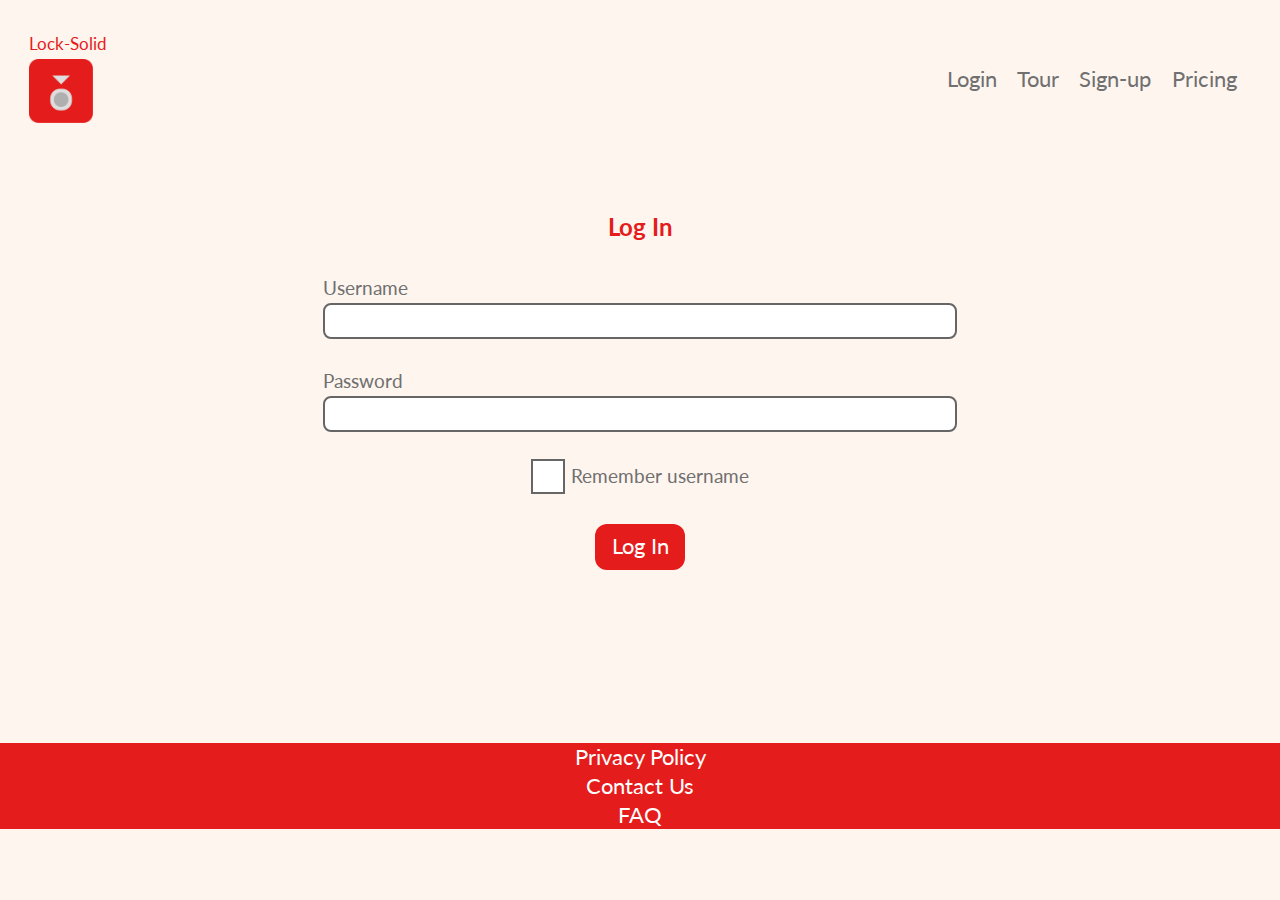
==== commit 4bfae09d: "Add a few embedded items" ====
--- a/login.html
+++ b/login.html
@@ -10,8 +10,12 @@
   <meta name="viewport" content="width=device-width,initial-scale=1">
   <link href="https://fonts.googleapis.com/css?family=Lato" rel="stylesheet">
 </head>
-
 <body>
+  <ul class="skip-links">
+    <li><a href="#nav">Skip to navigation</a></li>
+    <li><a href="#main">Skip to main content</a></li>
+    <li><a href="#footer">Skip to footer</a></li>
+  </ul>
   <header class="masthead island push-2" role="banner">
     <div class="grid grid-bottom">
       <div class="unit xs-1 s-1-3">
@@ -38,21 +42,13 @@
     </div>
   </header>
   <main>
-    <div class=" grid sign-form">
+    <div class=" grid sign-form push-2">
       <div class="unit text-center form-title s-1">
-        <span class="brand-name bold giga">Create and account</span>
+        <span class="brand-name bold giga">Log In</span>
       </div>
       <section class="unit gutter-double push-2 sign-up s-1">
         <div class="max-length island">
           <form class="push-0" method="POST" action="https://formspree.io/me@me.com">
-            <div class="push">
-              <label for="firstname">First Name</label>
-              <input id="firstname" name="firstname" required>
-            </div>
-            <div class="push">
-              <label for="lastname">Last Name</label>
-              <input id="lastname" name="lastname" required>
-            </div>
             <div class="push">
               <label for="username">Username</label>
               <input id="username" name="username" required>
@@ -61,16 +57,12 @@
               <label for="password">Password</label>
               <input id="password" name="password" required>
             </div>
-            <div class="push">
-              <label for="email">Email</label>
-              <input id="email" type="email" placeholder="@" name="email" required>
-            </div>
             <div class="checkbox unit-content-center">
               <input type="checkbox" id="acceptterms" name="terms" value="terms">
-              <label for="acceptterms">Accept terms of service of Lock-Solid.</label>
+              <label for="acceptterms">Remember username</label>
             </div>
             <div class="island unit-content-center">
-              <button class="btn mega" type="submit">Create an account</button>
+              <button class="btn mega" type="submit">Log In</button>
             </div>
           </form>
         </div>
--- a/css/main.css
+++ b/css/main.css
@@ -1,7 +1,6 @@
-
 html {
-  background-color: #FFF5EF;
-  font-family: "Lato", sans-serif;
+  background-color: #fff5ef;
+  font-family: Lato, sans-serif;
   color: #707070;
 }
 
@@ -11,10 +10,21 @@
   list-style-type: none;
 }
 
+.skip-links a {
+  position: absolute;
+  top: -3em;
+  color: #fff;
+  background-color: #707070;
+}
+
+.skip-links a:focus {
+  top: 0;
+}
+
 .banner {
   height: 500px;
 }
-/* body copy tags*/
+
 .banner-copy {
   max-width: 510px;
 }
@@ -25,11 +35,11 @@
 
 .statement {
   max-width: 650px;
-  background-color: #DEDEDE;
+  background-color: #dedede;
   border-radius: 18px;
-  border-bottom: 6px solid #E51C1C;
+  border-bottom: 6px solid #e51c1c;
 }
-/* images and logos tags*/
+
 .header-logo {
   max-width: 64px;
   margin: 0;
@@ -55,20 +65,20 @@
 }
 
 .plan-img-plus {
-  max-width: 1px
+  max-width: 150px
 }
-/* theme elements*/
+
 .feature-title {
-    color: #E51C1C;
+  color: #e51c1c;
 }
 
 .brand-name {
-  color: #E51C1C;
+  color: #e51c1c;
 }
 
 .compatibility-list {
-  border-bottom: 3px solid #E51C1C;
-  border-top: 3px solid #E51C1C;
+  border-bottom: 3px solid #e51c1c;
+  border-top: 3px solid #e51c1c;
 }
 
 .nav {
@@ -81,19 +91,19 @@
 }
 
 .nav-link:hover {
-  color: #E51C1C;
+  color: #e51c1c;
 }
 
 .btn {
-  background-color: #E51C1C;
-  color: #ffffff;
+  background-color: #e51c1c;
+  color: #fff;
   border-radius: 12px;
   border: 0;
 }
 
 .btn:hover {
-  background-color: #DEDEDE;
-  color: #E51C1C;
+  background-color: #dedede;
+  color: #e51c1c;
 }
 
 input {
@@ -101,37 +111,35 @@
 }
 
 .faq {
-  background-color: #E51C1C;
-  color: #ffffff
+  background-color: #e51c1c;
+  color: #fff;
 }
 
 .checkmark {
-    display:inline-block;
-    width: 22px;
-    height:22px;
-    -ms-transform: rotate(45deg); /* IE 9 */
-    -webkit-transform: rotate(45deg); /* Chrome, Safari, Opera */
-    transform: rotate(45deg);
+  display: inline-block;
+  width: 22px;
+  height: 22px;
+  -ms-transform: rotate(45deg);
+  /* IE 9 */
+  -webkit-transform: rotate(45deg);
+  /* Chrome, Safari, Opera */
+  transform: rotate(45deg);
 }
 
 .checkmark_stem {
-    position: absolute;
-    width:6px;
-    height:12px;
-    background-color:#E51C1C;
-    left:11px;
-    top:6px;
+  position: absolute;
+  width: 6px;
+  height: 12px;
+  background-color: #e51c1c;
+  left: 11px;
+  top: 6px;
 }
 
 .checkmark_kick {
-    position: absolute;
-    width:6px;
-    height:6px;
-    background-color:#E51C1C;
-    left:8px;
-    top:12px;
+  position: absolute;
+  width: 6px;
+  height: 6px;
+  background-color: #e51c1c;
+  left: 8px;
+  top: 12px;
 }
-
-@media only screen and (min-width: 25em) {
-
-  }
